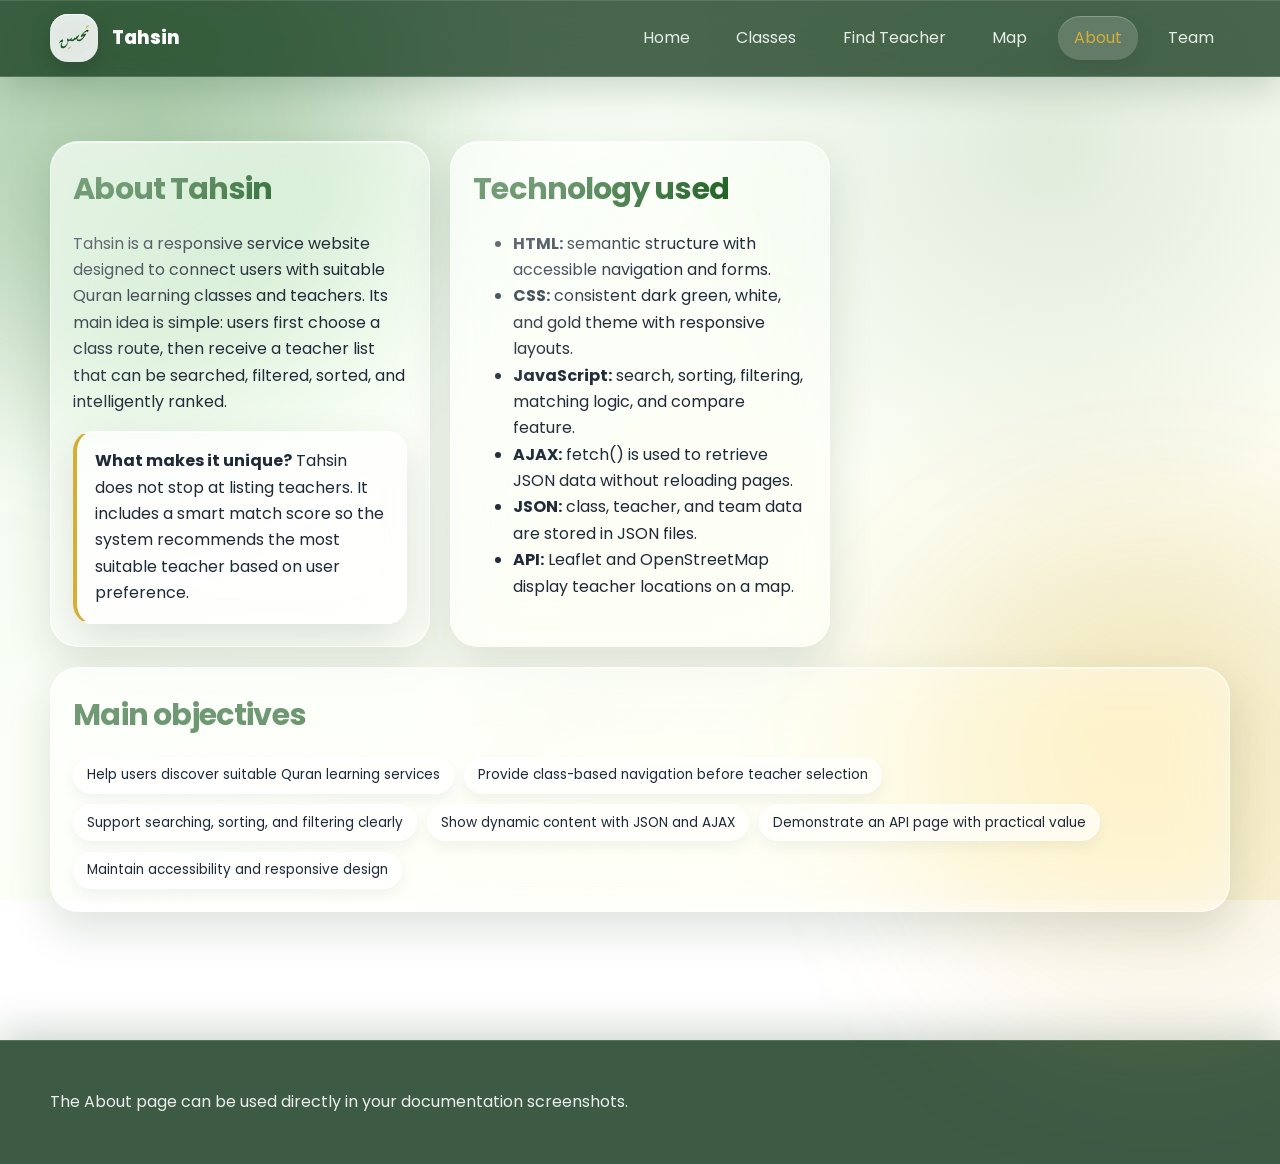
==== Tahsin/tahsin-website/about.html @ 68f71978 "add all files" ====
<!DOCTYPE html>
<html lang="en">
<head>
  <meta charset="UTF-8">
  <meta name="viewport" content="width=device-width, initial-scale=1.0">
  <title>Tahsin | About</title>
  <link rel="preconnect" href="https://fonts.googleapis.com">
  <link rel="preconnect" href="https://fonts.gstatic.com" crossorigin>
  <link href="https://fonts.googleapis.com/css2?family=Poppins:wght@400;500;600;700;800&display=swap" rel="stylesheet">
  <link rel="stylesheet" href="css/styles.css">
</head>
<body>
  <a class="skip-link" href="#main-content">Skip to main content</a>
  <header class="topbar">
    <div class="container nav">
      <a class="brand" href="index.html">
        <span class="brand-mark"><img src="ChatGPT_Image_May_9__2026__08_14_37_PM-removebg-preview.png"></span>
        <span>Tahsin</span>
      </a>
      <nav class="nav-links" aria-label="Main navigation">
        <a href="index.html" data-nav>Home</a>
        <a href="classes.html" data-nav>Classes</a>
        <a href="teachers.html" data-nav>Find Teacher</a>
        <a href="map.html" data-nav>Map</a>
        <a href="about.html" data-nav>About</a>
        <a href="team.html" data-nav>Team</a>
      </nav>
    </div>
  </header>
  <main id="main-content" class="section">
    <div class="container page-grid grid">
      <section class="card" style="padding:1.4rem;">
        <h1 class="section-title">About Tahsin</h1>
        <p>Tahsin is a responsive service website designed to connect users with suitable Quran learning classes and teachers. Its main idea is simple: users first choose a class route, then receive a teacher list that can be searched, filtered, sorted, and intelligently ranked.</p>
        <div class="note-box">
          <strong>What makes it unique?</strong>
          Tahsin does not stop at listing teachers. It includes a smart match score so the system recommends the most suitable teacher based on user preference.
        </div>
      </section>
      <section class="card" style="padding:1.4rem;">
        <h2 class="section-title">Technology used</h2>
        <ul>
          <li><strong>HTML:</strong> semantic structure with accessible navigation and forms.</li>
          <li><strong>CSS:</strong> consistent dark green, white, and gold theme with responsive layouts.</li>
          <li><strong>JavaScript:</strong> search, sorting, filtering, matching logic, and compare feature.</li>
          <li><strong>AJAX:</strong> fetch() is used to retrieve JSON data without reloading pages.</li>
          <li><strong>JSON:</strong> class, teacher, and team data are stored in JSON files.</li>
          <li><strong>API:</strong> Leaflet and OpenStreetMap display teacher locations on a map.</li>
        </ul>
      </section>
      <section class="card" style="padding:1.4rem; grid-column: 1 / -1;">
        <h2 class="section-title">Main objectives</h2>
        <ul class="pill-list">
          <li>Help users discover suitable Quran learning services</li>
          <li>Provide class-based navigation before teacher selection</li>
          <li>Support searching, sorting, and filtering clearly</li>
          <li>Show dynamic content with JSON and AJAX</li>
          <li>Demonstrate an API page with practical value</li>
          <li>Maintain accessibility and responsive design</li>
        </ul>
      </section>
    </div>
  </main>
  <footer class="footer"><div class="container"><p>The About page can be used directly in your documentation screenshots.</p></div></footer>
  <script type="module">import { setActiveNav } from './js/common.js'; setActiveNav();</script>
</body>
</html>
---- Tahsin/tahsin-website/css/styles.css ----
@import url('https://fonts.googleapis.com/css2?family=Poppins:wght@400;500;600;700;800&display=swap');

:root {
  --green-900: #12361b;
  --green-800: #1b5e20;
  --green-700: #2e7d32;
  --green-100: #edf7ee;
  --gold-500: #d4af37;
  --gold-100: #faf1cf;
  --white: #ffffff;
  --gray-50: #fafafa;
  --gray-100: #f3f4f6;
  --gray-200: #e5e7eb;
  --gray-500: #6b7280;
  --gray-800: #1f2937;

  /* iOS 26 liquid glass theme */
  --glass-bg: rgba(255, 255, 255, 0.46);
  --glass-bg-strong: rgba(255, 255, 255, 0.68);
  --glass-dark: rgba(18, 54, 27, 0.72);
  --glass-border: rgba(255, 255, 255, 0.58);
  --glass-border-dark: rgba(255, 255, 255, 0.16);
  --glass-blur: blur(26px) saturate(180%);
  --glass-blur-small: blur(14px) saturate(160%);
  --shadow: 0 18px 45px rgba(18, 54, 27, 0.14), inset 0 1px 0 rgba(255,255,255,0.65);
  --shadow-soft: 0 10px 28px rgba(18, 54, 27, 0.10), inset 0 1px 0 rgba(255,255,255,0.65);
  --radius-lg: 28px;
  --radius-md: 20px;
  --radius-xl: 36px;
  --max-width: 1180px;
}

* { box-sizing: border-box; }

html { scroll-behavior: smooth; }

body {
  margin: 0;
  font-family: 'Poppins', -apple-system, BlinkMacSystemFont, 'SF Pro Display', Arial, sans-serif;
  color: var(--gray-800);
  background:
    radial-gradient(circle at 12% 14%, rgba(46, 125, 50, 0.20), transparent 28%),
    radial-gradient(circle at 82% 16%, rgba(27, 94, 32, 0.12), transparent 30%),
    radial-gradient(circle at 88% 80%, rgba(212, 175, 55, 0.16), transparent 28%),
    linear-gradient(145deg, #eaf5e9 0%, #fbfff7 42%, #fffdf1 100%);
  background-attachment: fixed;
  line-height: 1.65;
  -webkit-font-smoothing: antialiased;
}

body::before,
body::after {
  content: '';
  position: fixed;
  pointer-events: none;
  z-index: 0;
  border-radius: 999px;
  filter: blur(80px);
}

body::before {
  width: 520px;
  height: 520px;
  top: -130px;
  left: -130px;
  background: rgba(46, 125, 50, 0.18);
}

body::after {
  width: 480px;
  height: 480px;
  right: -120px;
  bottom: -130px;
  background: rgba(212, 175, 55, 0.15);
}

img { max-width: 70%; display: block; }
a { color: inherit; text-decoration: none; }
button, input, select { font: inherit; }
button { cursor: pointer; }

.skip-link {
  position: absolute;
  left: -999px;
  top: 0;
  background: #000;
  color: #fff;
  padding: 0.75rem 1rem;
  z-index: 999;
}
.skip-link:focus { left: 1rem; }

.container {
  width: min(calc(100% - 2rem), var(--max-width));
  margin-inline: auto;
  position: relative;
  z-index: 1;
}

.section { padding: 4rem 0; }

.section-title {
  font-size: clamp(1.9rem, 2vw, 2.5rem);
  color: var(--green-800);
  margin: 0 0 0.6rem;
  letter-spacing: -0.03em;
}

.section-subtitle {
  color: var(--gray-500);
  max-width: 720px;
}

.grid { display: grid; gap: 1.25rem; }

.card,
.toolbar,
.stat-box,
.hero-panel,
.map-wrap,
.note-box,
.info-banner,
.callout,
.empty-state,
.loading-state {
  background: var(--glass-bg);
  -webkit-backdrop-filter: var(--glass-blur);
  backdrop-filter: var(--glass-blur);
  border: 1px solid var(--glass-border);
  box-shadow: var(--shadow);
  position: relative;
  overflow: hidden;
}

.card,
.toolbar,
.stat-box,
.hero-panel,
.map-wrap { border-radius: var(--radius-lg); }

.card::before,
.toolbar::before,
.stat-box::before,
.hero-panel::before,
.map-wrap::before {
  content: '';
  position: absolute;
  inset: 0;
  pointer-events: none;
  background:
    linear-gradient(135deg, rgba(255,255,255,0.70), rgba(255,255,255,0.05) 38%, transparent 60%),
    radial-gradient(circle at 20% 0%, rgba(255,255,255,0.55), transparent 34%);
  opacity: 0.55;
}

.card:hover,
.class-card:hover,
.teacher-card:hover,
.feature-card:hover,
.team-card:hover {
  transform: translateY(-4px);
  box-shadow: 0 24px 55px rgba(18, 54, 27, 0.17), inset 0 1px 0 rgba(255,255,255,0.72);
}

.card,
.class-card,
.teacher-card,
.feature-card,
.team-card {
  transition: transform 0.25s ease, box-shadow 0.25s ease, border-color 0.25s ease;
}

.badge {
  display: inline-flex;
  align-items: center;
  gap: 0.45rem;
  padding: 0.38rem 0.9rem;
  border-radius: 999px;
  font-size: 0.82rem;
  font-weight: 700;
  background: rgba(250, 241, 207, 0.68);
  -webkit-backdrop-filter: var(--glass-blur-small);
  backdrop-filter: var(--glass-blur-small);
  color: var(--green-900);
  border: 1px solid rgba(212, 175, 55, 0.42);
  box-shadow: var(--shadow-soft);
}

.btn {
  display: inline-flex;
  align-items: center;
  justify-content: center;
  gap: 0.55rem;
  border: 0;
  border-radius: 999px;
  padding: 0.95rem 1.45rem;
  font-weight: 700;
  transition: transform 0.22s ease, box-shadow 0.22s ease, background 0.22s ease, color 0.22s ease;
  position: relative;
  overflow: hidden;
}

.btn::before {
  content: '';
  position: absolute;
  top: 0;
  left: 12%;
  right: 12%;
  height: 45%;
  background: linear-gradient(180deg, rgba(255,255,255,0.32), transparent);
  border-radius: 0 0 999px 999px;
  pointer-events: none;
}

.btn:hover { transform: translateY(-2px); }
.btn:active { transform: translateY(0) scale(0.98); }

.btn-primary {
  background: linear-gradient(160deg, #2e8a35, var(--green-800));
  color: var(--white);
  box-shadow: 0 12px 28px rgba(27, 94, 32, 0.34), inset 0 1px 0 rgba(255,255,255,0.28);
}

.btn-primary:hover,
.btn-primary:focus-visible {
  background: linear-gradient(160deg, #e0bd45, var(--gold-500));
  color: var(--green-900);
  box-shadow: 0 14px 32px rgba(212, 175, 55, 0.35), inset 0 1px 0 rgba(255,255,255,0.45);
}

.btn-secondary {
  background: rgba(255,255,255,0.50);
  -webkit-backdrop-filter: var(--glass-blur-small);
  backdrop-filter: var(--glass-blur-small);
  color: var(--green-800);
  border: 1px solid rgba(27, 94, 32, 0.25);
  box-shadow: var(--shadow-soft);
}

.button-group {
  display: flex;
  flex-direction: column;
  gap: 8px;
}

.btn-gold {
  background: linear-gradient(160deg, #e3c454, var(--gold-500));
  color: var(--green-900);
  box-shadow: 0 12px 28px rgba(212, 175, 55, 0.32), inset 0 1px 0 rgba(255,255,255,0.42);
}

.topbar {
  position: sticky;
  top: 0;
  z-index: 100;
  color: var(--white);
  background: rgba(18, 54, 27, 0.76);
  -webkit-backdrop-filter: blur(34px) saturate(190%);
  backdrop-filter: blur(34px) saturate(190%);
  border-bottom: 1px solid var(--glass-border-dark);
  box-shadow: 0 12px 35px rgba(18, 54, 27, 0.18), inset 0 1px 0 rgba(255,255,255,0.12);
}

.nav {
  min-height: 76px;
  display: flex;
  align-items: center;
  justify-content: space-between;
  gap: 1rem;
}

.brand {
  display: flex;
  align-items: center;
  gap: 0.85rem;
  font-weight: 800;
  font-size: 1.15rem;
}

.brand-mark {
  width: 48px;
  height: 48px;
  border-radius: 18px;
  display: grid;
  place-items: center;
  background: rgba(255,255,255,0.88);
  -webkit-backdrop-filter: var(--glass-blur-small);
  backdrop-filter: var(--glass-blur-small);
  box-shadow: 0 8px 22px rgba(0,0,0,0.16), inset 0 1px 0 rgba(255,255,255,0.85);
  overflow: hidden;
}

.brand-mark img { max-width: 86%; }

.nav-links {
  display: flex;
  align-items: center;
  gap: 0.9rem;
  flex-wrap: wrap;
}

.nav-links a {
  padding: 0.58rem 1rem;
  border-radius: 999px;
  color: rgba(255,255,255,0.88);
  transition: background 0.22s ease, color 0.22s ease, box-shadow 0.22s ease;
}

.nav-links a:hover,
.nav-links a:focus-visible,
.nav-links a.active {
  background: rgba(255,255,255,0.16);
  color: var(--gold-500);
  box-shadow: inset 0 1px 0 rgba(255,255,255,0.24), 0 8px 18px rgba(0,0,0,0.08);
}

.hero {
  position: relative;
  padding: 2.5rem 0 4.5rem;
  overflow: hidden;
}

.hero-grid {
  position: relative;
  display: grid;
  gap: 2rem;
  align-items: center;
  grid-template-columns: 1.1fr 0.9fr;
}

.hero-copy h1 {
  margin: 0 0 1rem;
  font-size: clamp(2.7rem, 5vw, 4.6rem);
  line-height: 1.05;
  color: var(--green-900);
  letter-spacing: -0.05em;
}

.hero-copy p {
  font-size: 1.05rem;
  max-width: 640px;
  color: var(--gray-500);
}

.hero-buttons {
  display: flex;
  gap: 0.85rem;
  flex-wrap: wrap;
  margin-top: 1.5rem;
}

.hero-stats {
  margin-top: 1.4rem;
  display: grid;
  grid-template-columns: repeat(3, 1fr);
  gap: 1rem;
}

.stat-box {
  padding: 1rem;
  background: rgba(255,255,255,0.54);
}

.stat-box strong {
  display: block;
  font-size: 1.6rem;
  color: var(--green-800);
}

.hero-panel {
  background: rgba(18, 54, 27, 0.72);
  color: var(--white);
  padding: 1.8rem;
  border-color: rgba(255,255,255,0.18);
  box-shadow: 0 22px 55px rgba(18, 54, 27, 0.24), inset 0 1px 0 rgba(255,255,255,0.18);
}

.hero-panel .feature-row {
  padding: 1rem 0;
  display: flex;
  justify-content: space-between;
  gap: 1rem;
  border-bottom: 1px solid rgba(255,255,255,0.12);
}
.hero-panel .feature-row:last-child { border-bottom: 0; }
.hero-panel small { color: rgba(255,255,255,0.68); }

.features-grid,
.class-grid,
.teachers-grid,
.team-grid,
.page-grid {
  grid-template-columns: repeat(3, minmax(0, 1fr));
}

.feature-card,
.class-card,
.teacher-card,
.team-card {
  padding: 1.4rem;
  overflow: hidden;
}

.feature-card h3,
.class-card h3,
.teacher-card h3,
.team-card h3 {
  margin: 0.7rem 0 0.45rem;
  color: var(--green-800);
}

.feature-icon,
.class-icon {
  width: 58px;
  height: 58px;
  border-radius: 20px;
  display: grid;
  place-items: center;
  background: linear-gradient(145deg, rgba(237,247,238,0.82), rgba(250,241,207,0.76));
  -webkit-backdrop-filter: var(--glass-blur-small);
  backdrop-filter: var(--glass-blur-small);
  border: 1px solid rgba(255,255,255,0.70);
  box-shadow: var(--shadow-soft);
  font-size: 1.6rem;
}

.class-card {
  display: flex;
  flex-direction: column;
  gap: 0.9rem;
}
.class-card p { margin: 0; color: var(--gray-500); }

.toolbar {
  display: grid;
  gap: 1rem;
  grid-template-columns: 1.3fr repeat(5, minmax(0, 1fr));
  align-items: end;
  padding: 1.1rem;
  margin-bottom: 1.25rem;
}

.form-field {
  display: flex;
  flex-direction: column;
  gap: 0.45rem;
}
.form-field label { font-weight: 700; color: var(--green-800); }

.form-field input,
.form-field select {
  width: 100%;
  padding: 0.9rem 1rem;
  border-radius: 16px;
  border: 1px solid rgba(255,255,255,0.62);
  background: rgba(255,255,255,0.56);
  -webkit-backdrop-filter: var(--glass-blur-small);
  backdrop-filter: var(--glass-blur-small);
  color: var(--gray-800);
  box-shadow: inset 0 1px 0 rgba(255,255,255,0.72), 0 8px 18px rgba(18,54,27,0.06);
  transition: border-color 0.22s ease, box-shadow 0.22s ease, background 0.22s ease;
}

.form-field input:focus,
.form-field select:focus {
  outline: none;
  background: rgba(255,255,255,0.72);
  border-color: rgba(212, 175, 55, 0.72);
  box-shadow: 0 0 0 4px rgba(212,175,55,0.18), inset 0 1px 0 rgba(255,255,255,0.8);
}

.toolbar-actions {
  display: flex;
  gap: 0.75rem;
  flex-wrap: wrap;
  margin-left: 235px;
}

.helper {
  margin-top: 0.8rem;
  color: var(--gray-500);
  font-size: 0.95rem;
}

.teacher-card {
  display: flex;
  flex-direction: column;
  gap: 1rem;
  position: relative;
}

.teacher-image {
  aspect-ratio: 4 / 2.7;
  object-fit: cover;
  border-radius: 22px;
  border: 1px solid rgba(255,255,255,0.62);
  box-shadow: 0 12px 28px rgba(18,54,27,0.12);
}

.teacher-meta {
  display: flex;
  gap: 0.55rem;
  flex-wrap: wrap;
}

.meta-chip,
.pill-list li,
.inline-list li {
  display: inline-flex;
  align-items: center;
  gap: 0.35rem;
  background: rgba(255,255,255,0.50);
  -webkit-backdrop-filter: var(--glass-blur-small);
  backdrop-filter: var(--glass-blur-small);
  border: 1px solid rgba(255,255,255,0.54);
  border-radius: 999px;
  padding: 0.4rem 0.8rem;
  font-size: 0.85rem;
  box-shadow: inset 0 1px 0 rgba(255,255,255,0.68), 0 6px 14px rgba(18,54,27,0.06);
}

.teacher-footer {
  display: flex;
  justify-content: space-between;
  gap: 1rem;
  align-items: center;
  margin-top: auto;
}

.price-tag {
  font-size: 1.3rem;
  font-weight: 800;
  color: var(--green-900);
}

.small-note { font-size: 0.9rem; color: var(--gray-500); }

.pill-list,
.inline-list {
  display: flex;
  gap: 0.65rem;
  flex-wrap: wrap;
  padding: 0;
  list-style: none;
  margin: 1rem 0 0;
}

.callout,
.info-banner,
.note-box {
  padding: 1rem 1.1rem;
  border-radius: var(--radius-md);
}

.info-banner {
  margin-top: 1.2rem;
  background: rgba(250,241,207,0.62);
  border-color: rgba(212,175,55,0.42);
}

.callout {
  background: rgba(237,247,238,0.62);
  border-color: rgba(27,94,32,0.20);
}

.note-box {
  border-left: 4px solid var(--gold-500);
  background: rgba(255,255,255,0.58);
}

.empty-state,
.loading-state {
  padding: 2rem;
  text-align: center;
  border-radius: var(--radius-lg);
  border-style: dashed;
}

.comparison-table {
  width: 100%;
  border-collapse: collapse;
}

.comparison-table th,
.comparison-table td {
  border-bottom: 1px solid rgba(229,231,235,0.7);
  padding: 0.85rem;
  text-align: left;
}

.comparison-table thead tr { background: rgba(237,247,238,0.45); }

.map-wrap {
  overflow: hidden;
  border-radius: 30px;
}
#map { min-height: 450px; }

.team-card img {
  aspect-ratio: 1 / 1;
  object-fit: cover;
  border-radius: 24px;
  margin-bottom: 1rem;
  border: 1px solid rgba(255,255,255,0.62);
  box-shadow: 0 12px 28px rgba(18,54,27,0.12);
}

.footer {
  margin-top: 4rem;
  background: rgba(18,54,27,0.82);
  -webkit-backdrop-filter: blur(34px) saturate(190%);
  backdrop-filter: blur(34px) saturate(190%);
  color: rgba(255,255,255,0.90);
  padding: 2rem 0;
  border-top: 1px solid rgba(255,255,255,0.14);
  box-shadow: 0 -12px 35px rgba(18,54,27,0.18);
}

.footer-grid {
  display: grid;
  grid-template-columns: 1.3fr 1fr 1fr;
  gap: 1rem;
}

.footer a:hover { color: var(--gold-500); }
.accent { color: var(--gold-500); }

.sr-only {
  position: absolute;
  width: 1px;
  height: 1px;
  padding: 0;
  margin: -1px;
  overflow: hidden;
  clip: rect(0,0,0,0);
  white-space: nowrap;
  border: 0;
}

@media (max-width: 980px) {
  .hero-grid,
  .footer-grid,
  .page-grid { grid-template-columns: 1fr; }

  .features-grid,
  .class-grid,
  .teachers-grid,
  .team-grid { grid-template-columns: repeat(2, minmax(0, 1fr)); }

  .toolbar { grid-template-columns: repeat(2, minmax(0, 1fr)); }
  .hero-stats { grid-template-columns: repeat(3, minmax(0, 1fr)); }
  .toolbar-actions { margin-left: 0; }
}

@media (max-width: 720px) {
  .nav {
    padding: 0.85rem 0;
    flex-direction: column;
    align-items: flex-start;
  }

  .nav-links { width: 100%; }
  .nav-links a { padding-inline: 0.7rem; }
  .hero { padding-top: 4rem; }

  .hero-stats,
  .features-grid,
  .class-grid,
  .teachers-grid,
  .team-grid,
  .toolbar { grid-template-columns: 1fr; }

  .teacher-footer {
    flex-direction: column;
    align-items: flex-start;
  }

  .footer-grid { grid-template-columns: 1fr; }
}

@media (prefers-reduced-motion: reduce) {
  *, *::before, *::after {
    transition: none !important;
    scroll-behavior: auto !important;
  }
}

@supports not ((backdrop-filter: blur(1px)) or (-webkit-backdrop-filter: blur(1px))) {
  .card,
  .toolbar,
  .stat-box,
  .callout,
  .info-banner,
  .note-box,
  .empty-state,
  .loading-state,
  .btn-secondary,
  .meta-chip,
  .pill-list li,
  .inline-list li {
    background: rgba(255,255,255,0.94);
  }

  .topbar,
  .footer,
  .hero-panel {
    background: rgba(18,54,27,0.96);
  }
}
/* BACKGROUND OVERLAY */
.overlay{
    display:none;
    position:fixed;
    inset:0;

    justify-content:center;
    align-items:center;

    background:rgba(20, 40, 20, 0.35);
    backdrop-filter:blur(12px);

    z-index:999;
}

/* MAIN PAYMENT BOX */
.payment-box{
    width:360px;

    padding:30px;

    border-radius:30px;

    background:rgba(255,255,255,0.65);

    backdrop-filter:blur(18px);

    border:1px solid rgba(255,255,255,0.4);

    box-shadow:
    0 10px 40px rgba(40, 80, 40, 0.2),
    0 0 80px rgba(163, 190, 140, 0.15);

    position:relative;

    animation:floatIn 0.35s ease;
    
    display:flex;
    flex-direction:column;
    align-items:center;
}

/* FLOAT ANIMATION */
@keyframes floatIn{
    from{
        opacity:0;
        transform:translateY(25px) scale(0.96);
    }

    to{
        opacity:1;
        transform:translateY(0) scale(1);
    }
}

/* CLOSE BUTTON */
.close-btn{
    position:absolute;
    top:14px;
    right:18px;

    font-size:28px;
    cursor:pointer;

    color:#4b5c4b;
}

/* TITLE */
.payment-box h2{
    color:#2f5e3b;
    margin-bottom:20px;
    text-align:center;
}

/* QR IMAGE */
.payment-box img{
    width:230px;

    border-radius:18px;

    margin-top:18px;

    box-shadow:
    0 10px 25px rgba(0,0,0,0.12);
}

/* PAYMENT SWITCH BUTTONS */
.payment-methods{
    display:flex;
    justify-content:center;
    gap:10px;
}

.payment-methods button{
    border:none;

    padding:10px 18px;

    border-radius:999px;

    cursor:pointer;

    background:rgba(76, 124, 89, 0.15);

    color:#2f5e3b;

    font-weight:600;

    transition:0.25s;
}

.payment-methods button:hover{
    background:#4c7c59;
    color:white;

    transform:translateY(-2px);
}

/* COMPLETE BUTTON */
.complete-btn{
    margin-top:18px;

    border:none;

    padding:14px 22px;

    border-radius:999px;

    cursor:pointer;

    font-weight:600;

    color:white;

    background:linear-gradient(
        135deg,
        #4c7c59,
        #6aa56f
    );

    box-shadow:
    0 10px 20px rgba(76,124,89,0.25);

    transition:0.25s;
    display:block;
}

.complete-btn:hover{
    transform:translateY(-3px);

    box-shadow:
    0 15px 30px rgba(76,124,89,0.35);
}

/* SUCCESS BOX */
.success-box{
    display:none;

    position:fixed;
    inset:0;

    justify-content:center;
    align-items:center;

    background:rgba(20,40,20,0.35);

    backdrop-filter:blur(12px);

    z-index:1000;
}

.success-content{
    width:320px;

    padding:35px;

    border-radius:30px;

    text-align:center;

    background:rgba(255,255,255,0.72);

    backdrop-filter:blur(18px);

    border:1px solid rgba(255,255,255,0.4);

    box-shadow:
    0 10px 40px rgba(40,80,40,0.2);

    animation:floatIn 0.35s ease;
}

.success-content h2{
    color:#2f5e3b;
    margin-bottom:10px;
}

.success-content p{
    color:#5d6b5d;
}

.success-content button{
    margin-top:18px;

    border:none;

    padding:12px 20px;

    border-radius:999px;

    cursor:pointer;

    color:white;

    background:#4c7c59;
}
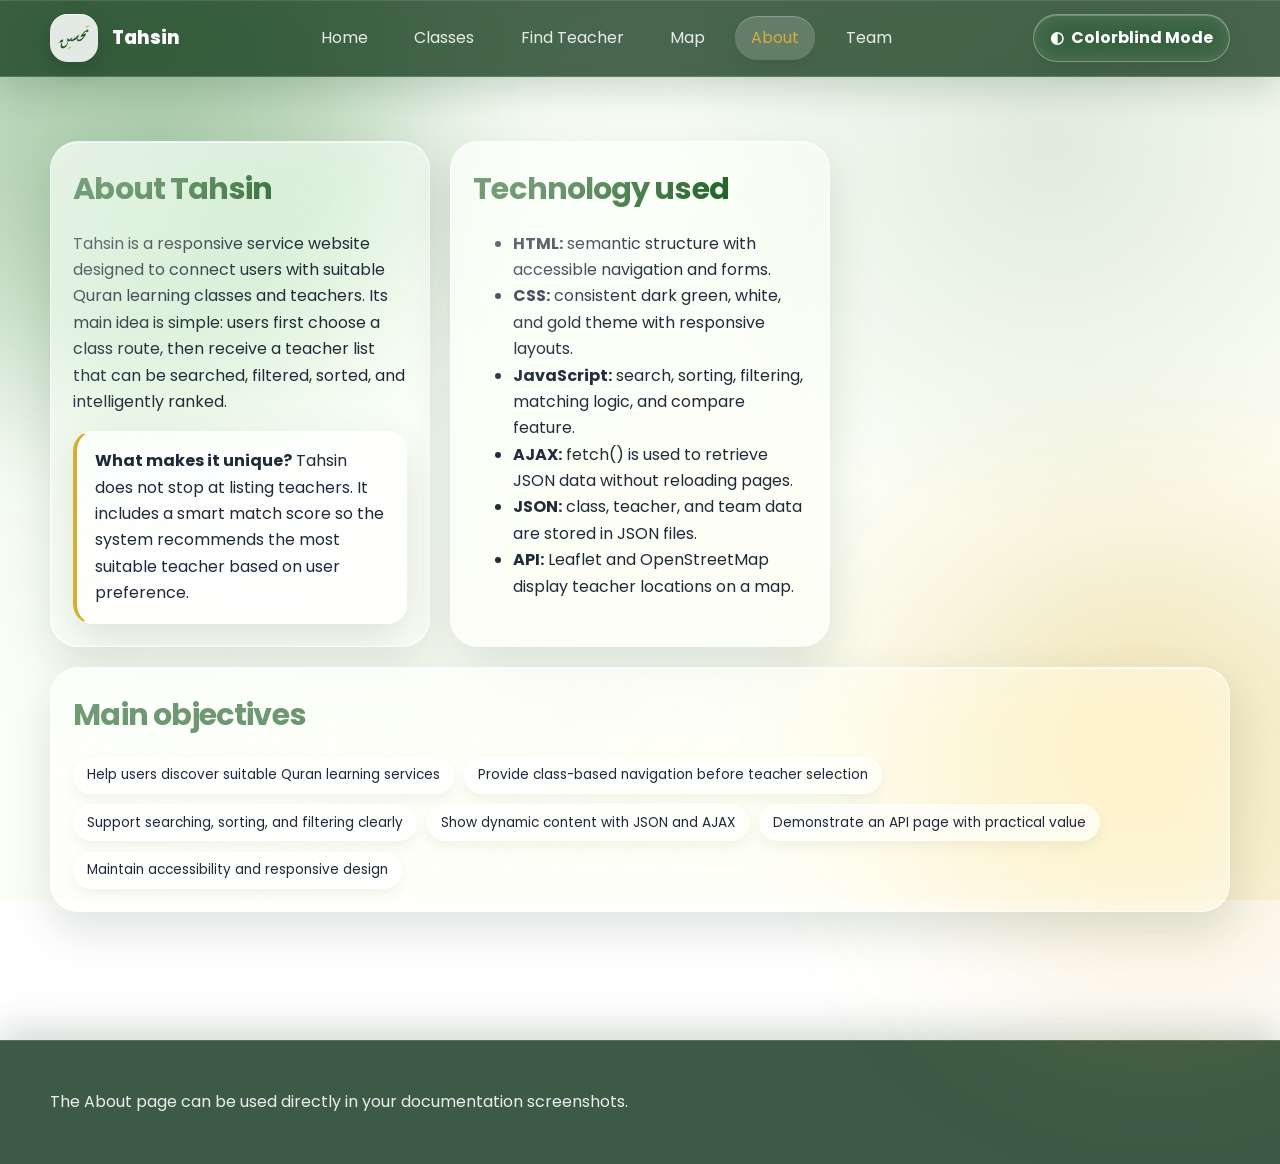
==== commit 0ed52748: "update" ====
--- a/Tahsin/tahsin-website/about.html
+++ b/Tahsin/tahsin-website/about.html
@@ -14,7 +14,7 @@
   <header class="topbar">
     <div class="container nav">
       <a class="brand" href="index.html">
-        <span class="brand-mark"><img src="ChatGPT_Image_May_9__2026__08_14_37_PM-removebg-preview.png"></span>
+        <span class="brand-mark"><img src="images/logonobg.png"></span>
         <span>Tahsin</span>
       </a>
       <nav class="nav-links" aria-label="Main navigation">
@@ -25,6 +25,10 @@
         <a href="about.html" data-nav>About</a>
         <a href="team.html" data-nav>Team</a>
       </nav>
+        <button class="colorblind-toggle" type="button" data-colorblind-toggle aria-pressed="false">
+          <span class="toggle-icon" aria-hidden="true">◐</span>
+          <span data-colorblind-text>Colorblind Mode</span>
+        </button>
     </div>
   </header>
   <main id="main-content" class="section">
--- a/Tahsin/tahsin-website/css/styles.css
+++ b/Tahsin/tahsin-website/css/styles.css
@@ -922,4 +922,96 @@
     color:white;
 
     background:#4c7c59;
-}+}
+
+/* Colorblind friendly mode button beside navigation */
+.colorblind-toggle {
+  display: inline-flex;
+  align-items: center;
+  justify-content: center;
+  gap: 0.45rem;
+  border: 1px solid rgba(255,255,255,0.32);
+  border-radius: 999px;
+  padding: 0.62rem 1rem;
+  font-weight: 700;
+  color: #ffffff;
+  background: rgba(255,255,255,0.14);
+  -webkit-backdrop-filter: var(--glass-blur-small);
+  backdrop-filter: var(--glass-blur-small);
+  box-shadow: inset 0 1px 0 rgba(255,255,255,0.22), 0 8px 18px rgba(0,0,0,0.08);
+  transition: background 0.22s ease, color 0.22s ease, transform 0.22s ease, box-shadow 0.22s ease;
+}
+
+.colorblind-toggle:hover,
+.colorblind-toggle:focus-visible {
+  transform: translateY(-2px);
+  background: rgba(255,255,255,0.24);
+  color: var(--gold-500);
+}
+
+.colorblind-toggle[aria-pressed="true"] {
+  background: linear-gradient(160deg, #f6c445, #f59e0b);
+  color: #102a43;
+  border-color: rgba(255,255,255,0.62);
+}
+
+.toggle-icon {
+  font-size: 1rem;
+  line-height: 1;
+}
+
+/* Full page colorblind friendly theme */
+body.colorblind-mode {
+  --green-900: #102a43;
+  --green-800: #1d4e89;
+  --green-700: #2563eb;
+  --green-100: #eaf4ff;
+  --gold-500: #f59e0b;
+  --gold-100: #fff4d6;
+  --gray-500: #4b5563;
+  --gray-800: #102a43;
+  --glass-dark: rgba(16, 42, 67, 0.78);
+  background:
+    radial-gradient(circle at 12% 14%, rgba(29, 78, 137, 0.20), transparent 28%),
+    radial-gradient(circle at 82% 16%, rgba(37, 99, 235, 0.13), transparent 30%),
+    radial-gradient(circle at 88% 80%, rgba(245, 158, 11, 0.20), transparent 28%),
+    linear-gradient(145deg, #eaf4ff 0%, #ffffff 45%, #fff7df 100%);
+}
+
+body.colorblind-mode::before {
+  background: rgba(29, 78, 137, 0.20);
+}
+
+body.colorblind-mode::after {
+  background: rgba(245, 158, 11, 0.18);
+}
+
+body.colorblind-mode .topbar {
+  background: rgba(16, 42, 67, 0.86);
+}
+
+body.colorblind-mode .btn-primary {
+  background: linear-gradient(160deg, #2563eb, #1d4e89);
+  color: #ffffff;
+  box-shadow: 0 12px 28px rgba(29, 78, 137, 0.34), inset 0 1px 0 rgba(255,255,255,0.28);
+}
+
+body.colorblind-mode .btn-primary:hover,
+body.colorblind-mode .btn-primary:focus-visible,
+body.colorblind-mode .btn-gold {
+  background: linear-gradient(160deg, #f6c445, #f59e0b);
+  color: #102a43;
+}
+
+body.colorblind-mode .badge,
+body.colorblind-mode .price-tag,
+body.colorblind-mode .meta-chip,
+body.colorblind-mode .inline-list li {
+  border-color: rgba(29, 78, 137, 0.24);
+}
+
+@media (max-width: 760px) {
+  .colorblind-toggle {
+    width: 100%;
+  }
+}
